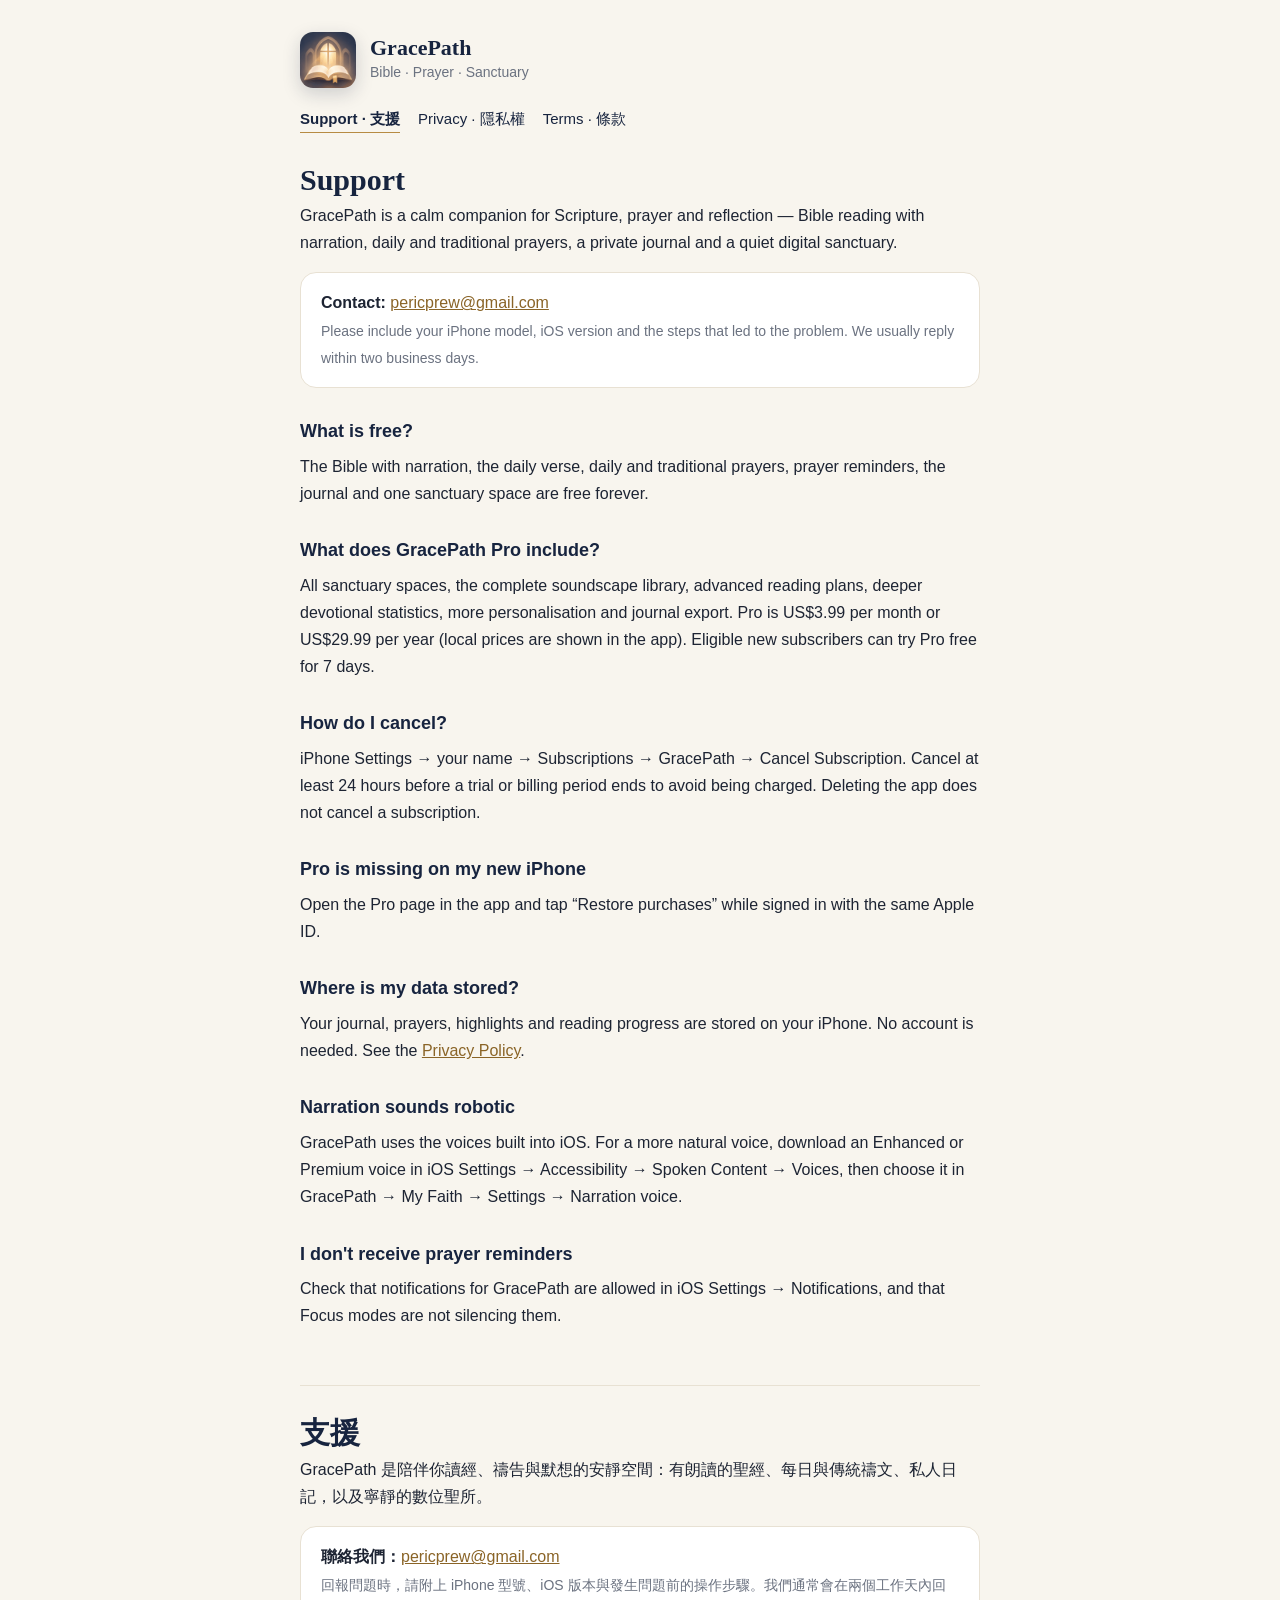
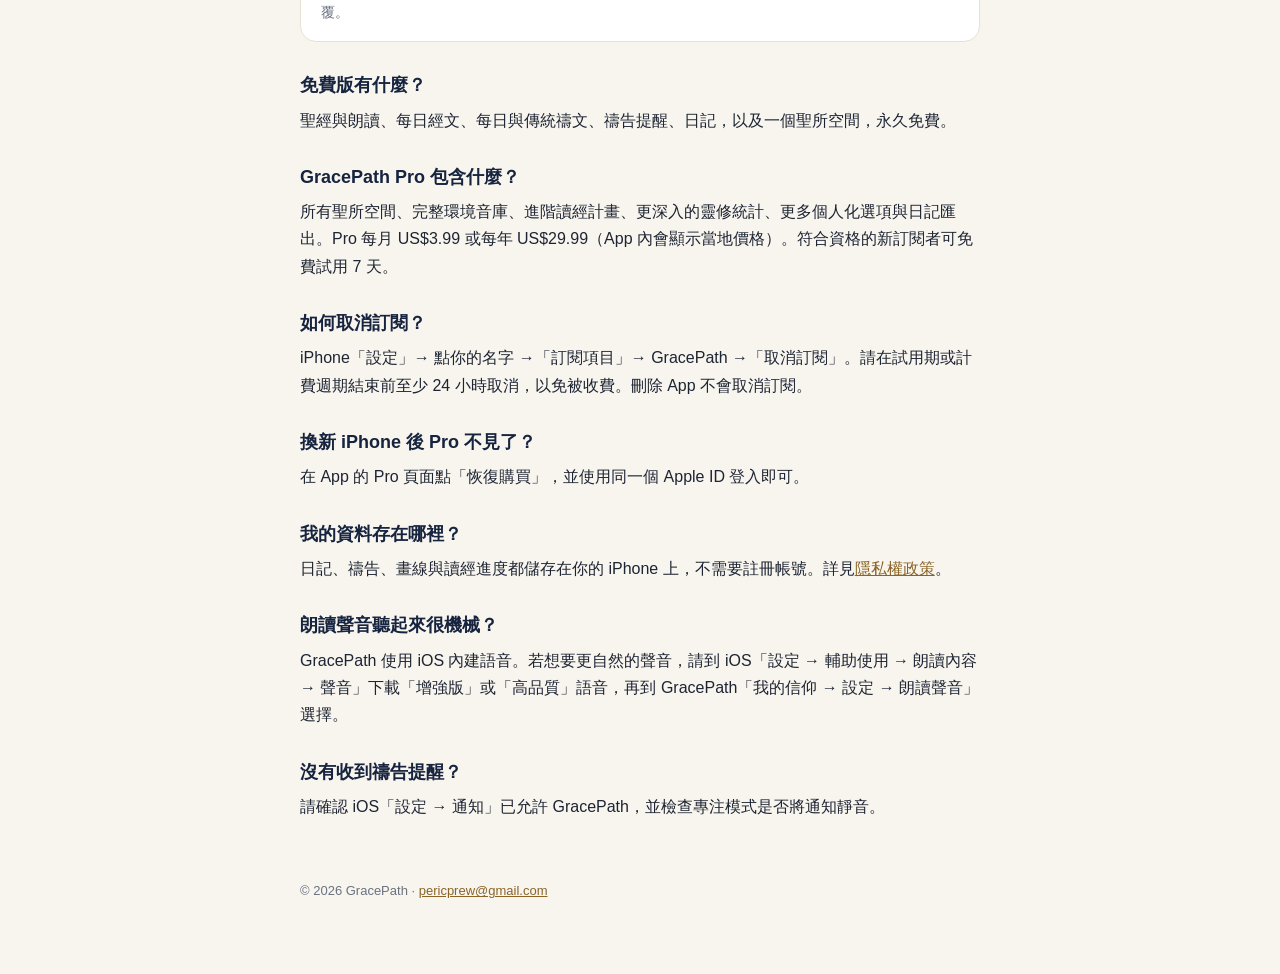
==== gracepath/index.html @ e92706b4 "Add GracePath support, privacy and terms pages" ====
<!doctype html>
<html lang="en">
<head>
<meta charset="utf-8">
<meta name="viewport" content="width=device-width,initial-scale=1">
<title>GracePath Support · 支援</title>
<link rel="icon" href="icon.png">
<style>
:root{--paper:#F8F5EE;--card:#FFFFFF;--navy:#17243F;--gold:#B78B43;--ink:#1D2433;--muted:#6B7280;--line:#E8E1D3}
*{box-sizing:border-box}
body{margin:0;background:var(--paper);color:var(--ink);font:16px/1.7 -apple-system,BlinkMacSystemFont,"SF Pro Text","PingFang TC","Noto Sans TC",sans-serif;-webkit-font-smoothing:antialiased}
main{max-width:720px;margin:0 auto;padding:32px 20px 72px}
header{display:flex;align-items:center;gap:14px;margin-bottom:8px}
header img{width:56px;height:56px;border-radius:13px;box-shadow:0 6px 18px rgba(23,36,63,.18)}
header .name{font:600 22px/1.2 "New York","Iowan Old Style",Georgia,serif;color:var(--navy)}
header .tag{color:var(--muted);font-size:14px}
nav{display:flex;flex-wrap:wrap;gap:6px 18px;margin:18px 0 28px;font-size:15px}
nav a{color:var(--navy);text-decoration:none;border-bottom:1px solid transparent}
nav a.on{border-bottom-color:var(--gold);font-weight:600}
h1{font:600 30px/1.25 "New York","Iowan Old Style",Georgia,serif;color:var(--navy);margin:0 0 4px}
h2{font-size:18px;color:var(--navy);margin:28px 0 6px}
p{margin:0 0 12px}
a{color:#8A6427}
.muted{color:var(--muted);font-size:14px}
.card{background:var(--card);border:1px solid var(--line);border-radius:16px;padding:16px 20px;margin:16px 0}
.lang{display:inline-block;margin-top:44px;padding-top:28px;border-top:1px solid var(--line);width:100%}
.bullet{padding-left:2px}
footer{margin-top:48px;color:var(--muted);font-size:13px}
</style>
</head>
<body><main>
<header><img src="icon.png" alt=""><div><div class="name">GracePath</div><div class="tag">Bible · Prayer · Sanctuary</div></div></header>
<nav><a href="index.html" class=on>Support · 支援</a><a href="privacy.html">Privacy · 隱私權</a><a href="terms.html">Terms · 條款</a></nav>

<h1>Support</h1>
<p>GracePath is a calm companion for Scripture, prayer and reflection — Bible reading with narration, daily and traditional prayers, a private journal and a quiet digital sanctuary.</p>
<div class="card"><b>Contact:</b> <a href="mailto:pericprew@gmail.com">pericprew@gmail.com</a><br><span class="muted">Please include your iPhone model, iOS version and the steps that led to the problem. We usually reply within two business days.</span></div>
<h2>What is free?</h2>
<p>The Bible with narration, the daily verse, daily and traditional prayers, prayer reminders, the journal and one sanctuary space are free forever.</p>
<h2>What does GracePath Pro include?</h2>
<p>All sanctuary spaces, the complete soundscape library, advanced reading plans, deeper devotional statistics, more personalisation and journal export. Pro is US$3.99 per month or US$29.99 per year (local prices are shown in the app). Eligible new subscribers can try Pro free for 7 days.</p>
<h2>How do I cancel?</h2>
<p>iPhone Settings → your name → Subscriptions → GracePath → Cancel Subscription. Cancel at least 24 hours before a trial or billing period ends to avoid being charged. Deleting the app does not cancel a subscription.</p>
<h2>Pro is missing on my new iPhone</h2>
<p>Open the Pro page in the app and tap “Restore purchases” while signed in with the same Apple ID.</p>
<h2>Where is my data stored?</h2>
<p>Your journal, prayers, highlights and reading progress are stored on your iPhone. No account is needed. See the <a href="privacy.html">Privacy Policy</a>.</p>
<h2>Narration sounds robotic</h2>
<p>GracePath uses the voices built into iOS. For a more natural voice, download an Enhanced or Premium voice in iOS Settings → Accessibility → Spoken Content → Voices, then choose it in GracePath → My Faith → Settings → Narration voice.</p>
<h2>I don't receive prayer reminders</h2>
<p>Check that notifications for GracePath are allowed in iOS Settings → Notifications, and that Focus modes are not silencing them.</p>

<section lang="zh-Hant" class="lang">
<h1>支援</h1>
<p>GracePath 是陪伴你讀經、禱告與默想的安靜空間：有朗讀的聖經、每日與傳統禱文、私人日記，以及寧靜的數位聖所。</p>
<div class="card"><b>聯絡我們：</b><a href="mailto:pericprew@gmail.com">pericprew@gmail.com</a><br><span class="muted">回報問題時，請附上 iPhone 型號、iOS 版本與發生問題前的操作步驟。我們通常會在兩個工作天內回覆。</span></div>
<h2>免費版有什麼？</h2>
<p>聖經與朗讀、每日經文、每日與傳統禱文、禱告提醒、日記，以及一個聖所空間，永久免費。</p>
<h2>GracePath Pro 包含什麼？</h2>
<p>所有聖所空間、完整環境音庫、進階讀經計畫、更深入的靈修統計、更多個人化選項與日記匯出。Pro 每月 US$3.99 或每年 US$29.99（App 內會顯示當地價格）。符合資格的新訂閱者可免費試用 7 天。</p>
<h2>如何取消訂閱？</h2>
<p>iPhone「設定」→ 點你的名字 →「訂閱項目」→ GracePath →「取消訂閱」。請在試用期或計費週期結束前至少 24 小時取消，以免被收費。刪除 App 不會取消訂閱。</p>
<h2>換新 iPhone 後 Pro 不見了？</h2>
<p>在 App 的 Pro 頁面點「恢復購買」，並使用同一個 Apple ID 登入即可。</p>
<h2>我的資料存在哪裡？</h2>
<p>日記、禱告、畫線與讀經進度都儲存在你的 iPhone 上，不需要註冊帳號。詳見<a href="privacy.html">隱私權政策</a>。</p>
<h2>朗讀聲音聽起來很機械？</h2>
<p>GracePath 使用 iOS 內建語音。若想要更自然的聲音，請到 iOS「設定 → 輔助使用 → 朗讀內容 → 聲音」下載「增強版」或「高品質」語音，再到 GracePath「我的信仰 → 設定 → 朗讀聲音」選擇。</p>
<h2>沒有收到禱告提醒？</h2>
<p>請確認 iOS「設定 → 通知」已允許 GracePath，並檢查專注模式是否將通知靜音。</p>
</section>

<footer>© 2026 GracePath · <a href="mailto:pericprew@gmail.com">pericprew@gmail.com</a></footer>
</main></body></html>
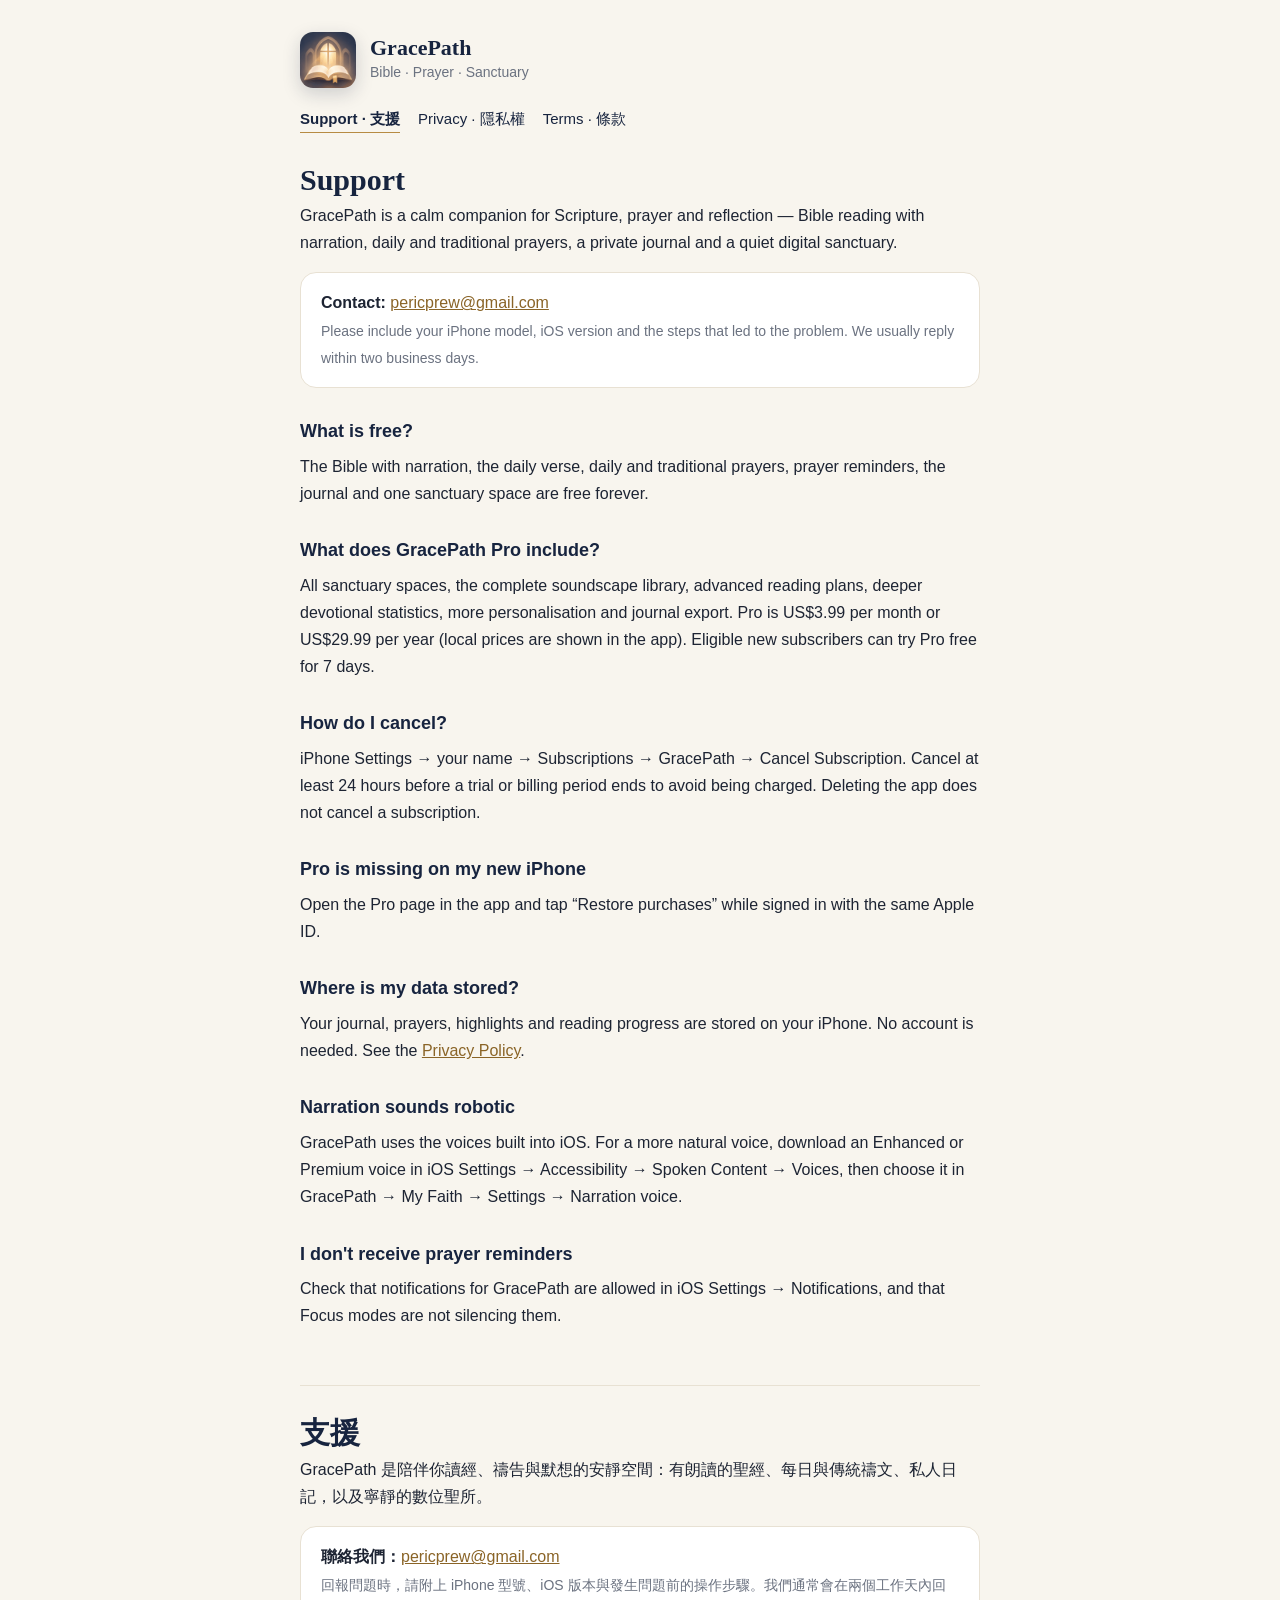
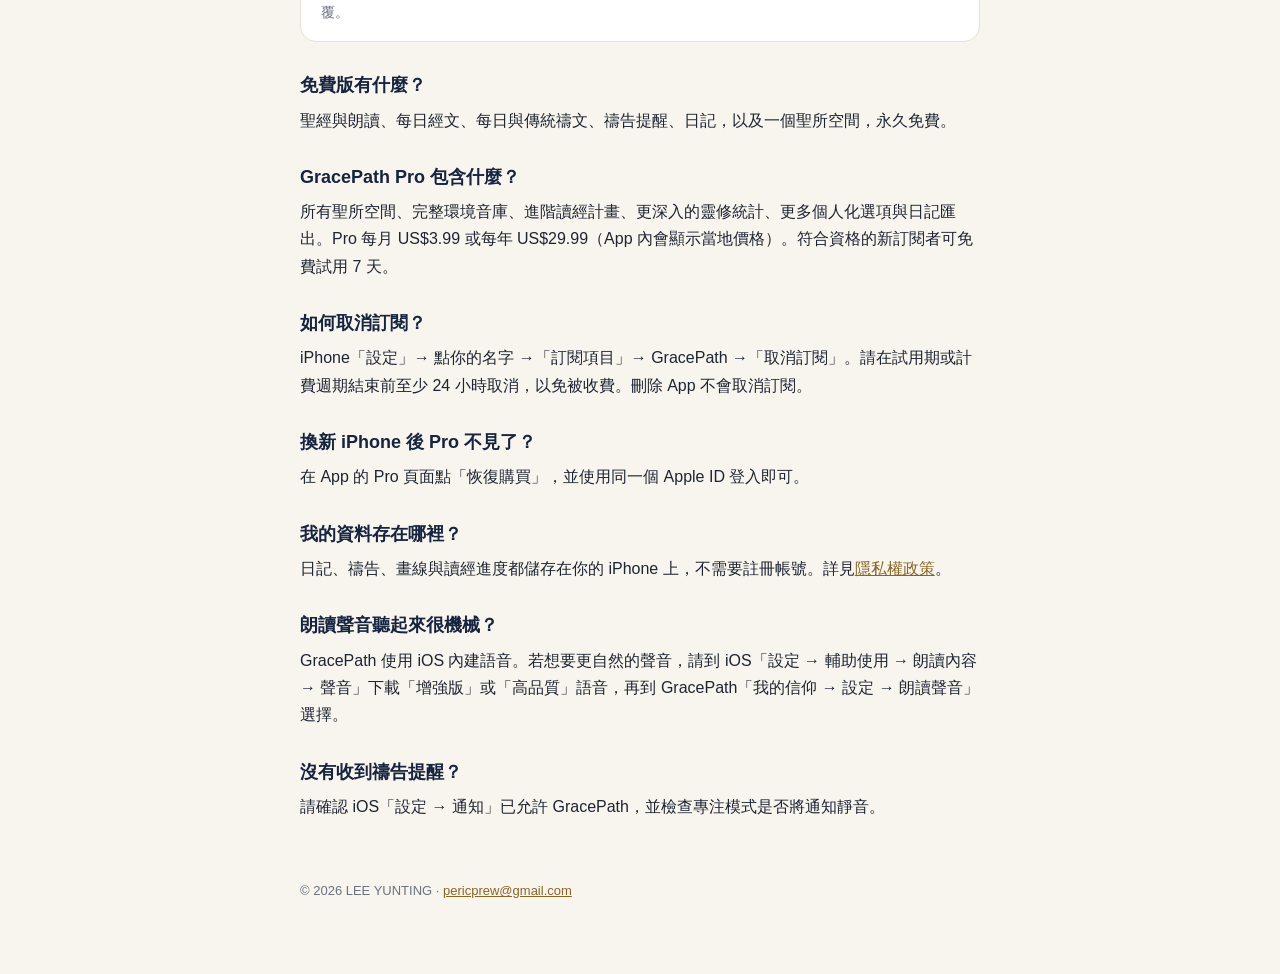
==== commit e262407e: "Change copyright holder to LEE YUNTING" ====
--- a/gracepath/index.html
+++ b/gracepath/index.html
@@ -70,5 +70,5 @@
 <p>請確認 iOS「設定 → 通知」已允許 GracePath，並檢查專注模式是否將通知靜音。</p>
 </section>
 
-<footer>© 2026 GracePath · <a href="mailto:pericprew@gmail.com">pericprew@gmail.com</a></footer>
+<footer>© 2026 LEE YUNTING · <a href="mailto:pericprew@gmail.com">pericprew@gmail.com</a></footer>
 </main></body></html>
